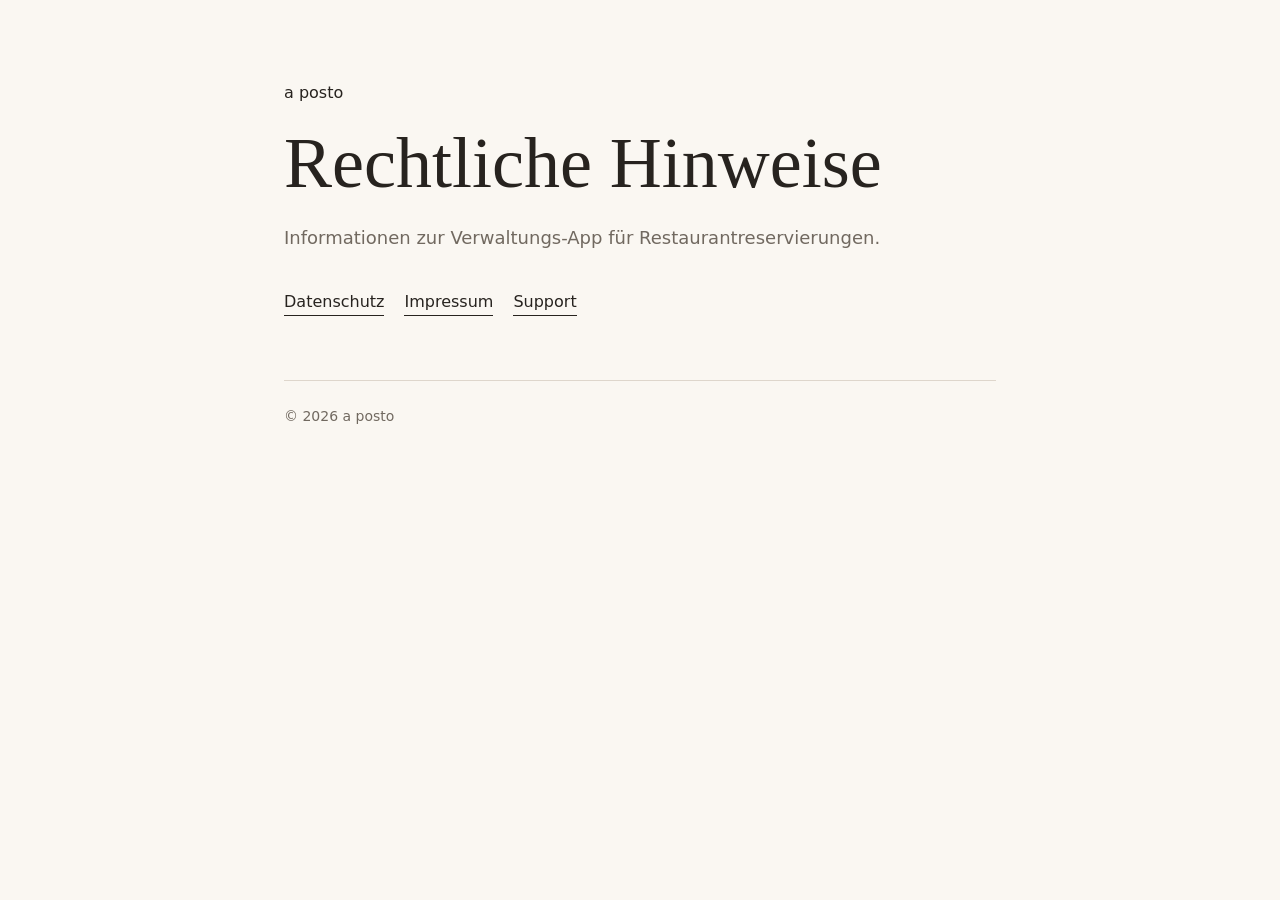
==== index.html @ 0df250d0 "Add legal pages for GitHub Pages" ====
<!doctype html>
<html lang="de">
<head>
  <meta charset="utf-8">
  <meta name="viewport" content="width=device-width, initial-scale=1">
  <title>a posto – Rechtliche Hinweise</title>
  <style>
    :root { color-scheme: light; --ink:#27231f; --muted:#716960; --paper:#faf7f2; --line:#ded6cc; }
    * { box-sizing:border-box; } body { margin:0; background:var(--paper); color:var(--ink); font:16px/1.65 system-ui,-apple-system,BlinkMacSystemFont,"Segoe UI",sans-serif; }
    main { max-width:760px; margin:0 auto; padding:64px 24px 80px; } h1,h2 { font-family: Georgia,serif; font-weight:500; line-height:1.15; } h1 { font-size:clamp(42px,8vw,72px); margin:0 0 16px; } h2 { font-size:30px; margin-top:56px; } p { max-width:68ch; } a { color:inherit; } nav { display:flex; gap:20px; flex-wrap:wrap; margin-top:36px; } nav a { text-decoration:none; border-bottom:1px solid var(--ink); } .intro { color:var(--muted); font-size:18px; } footer { border-top:1px solid var(--line); margin-top:64px; padding-top:24px; color:var(--muted); font-size:14px; }
  </style>
</head>
<body><main>
  <p>a posto</p>
  <h1>Rechtliche Hinweise</h1>
  <p class="intro">Informationen zur Verwaltungs-App für Restaurantreservierungen.</p>
  <nav><a href="datenschutz.html">Datenschutz</a><a href="impressum.html">Impressum</a><a href="support.html">Support</a></nav>
  <footer>© 2026 a posto</footer>
</main></body>
</html>
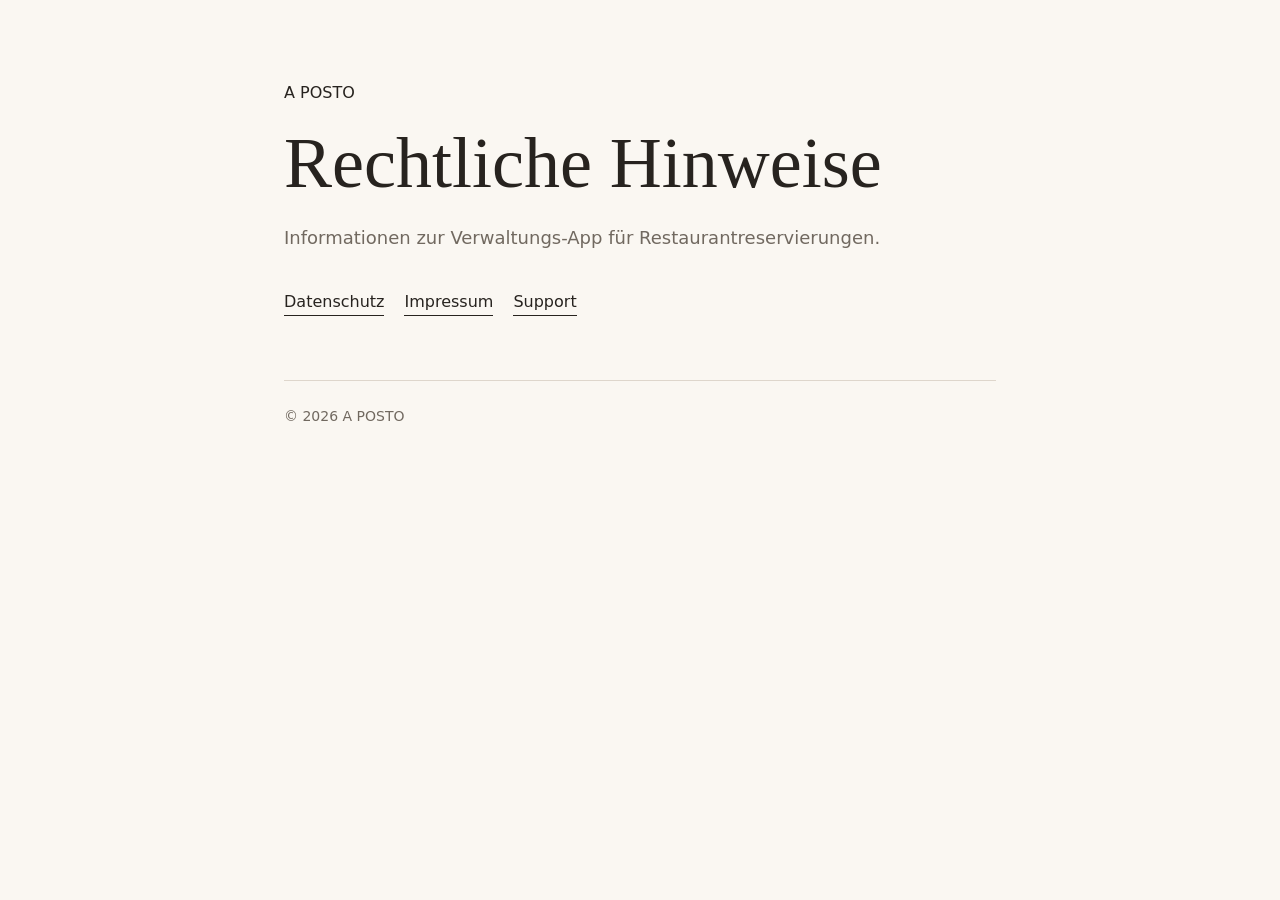
==== commit 525b49d8: "fix: capitalize A POSTO in legal pages" ====
--- a/index.html
+++ b/index.html
@@ -3,7 +3,7 @@
 <head>
   <meta charset="utf-8">
   <meta name="viewport" content="width=device-width, initial-scale=1">
-  <title>a posto – Rechtliche Hinweise</title>
+  <title>A POSTO – Rechtliche Hinweise</title>
   <style>
     :root { color-scheme: light; --ink:#27231f; --muted:#716960; --paper:#faf7f2; --line:#ded6cc; }
     * { box-sizing:border-box; } body { margin:0; background:var(--paper); color:var(--ink); font:16px/1.65 system-ui,-apple-system,BlinkMacSystemFont,"Segoe UI",sans-serif; }
@@ -11,10 +11,10 @@
   </style>
 </head>
 <body><main>
-  <p>a posto</p>
+  <p>A POSTO</p>
   <h1>Rechtliche Hinweise</h1>
   <p class="intro">Informationen zur Verwaltungs-App für Restaurantreservierungen.</p>
   <nav><a href="datenschutz.html">Datenschutz</a><a href="impressum.html">Impressum</a><a href="support.html">Support</a></nav>
-  <footer>© 2026 a posto</footer>
+  <footer>© 2026 A POSTO</footer>
 </main></body>
 </html>
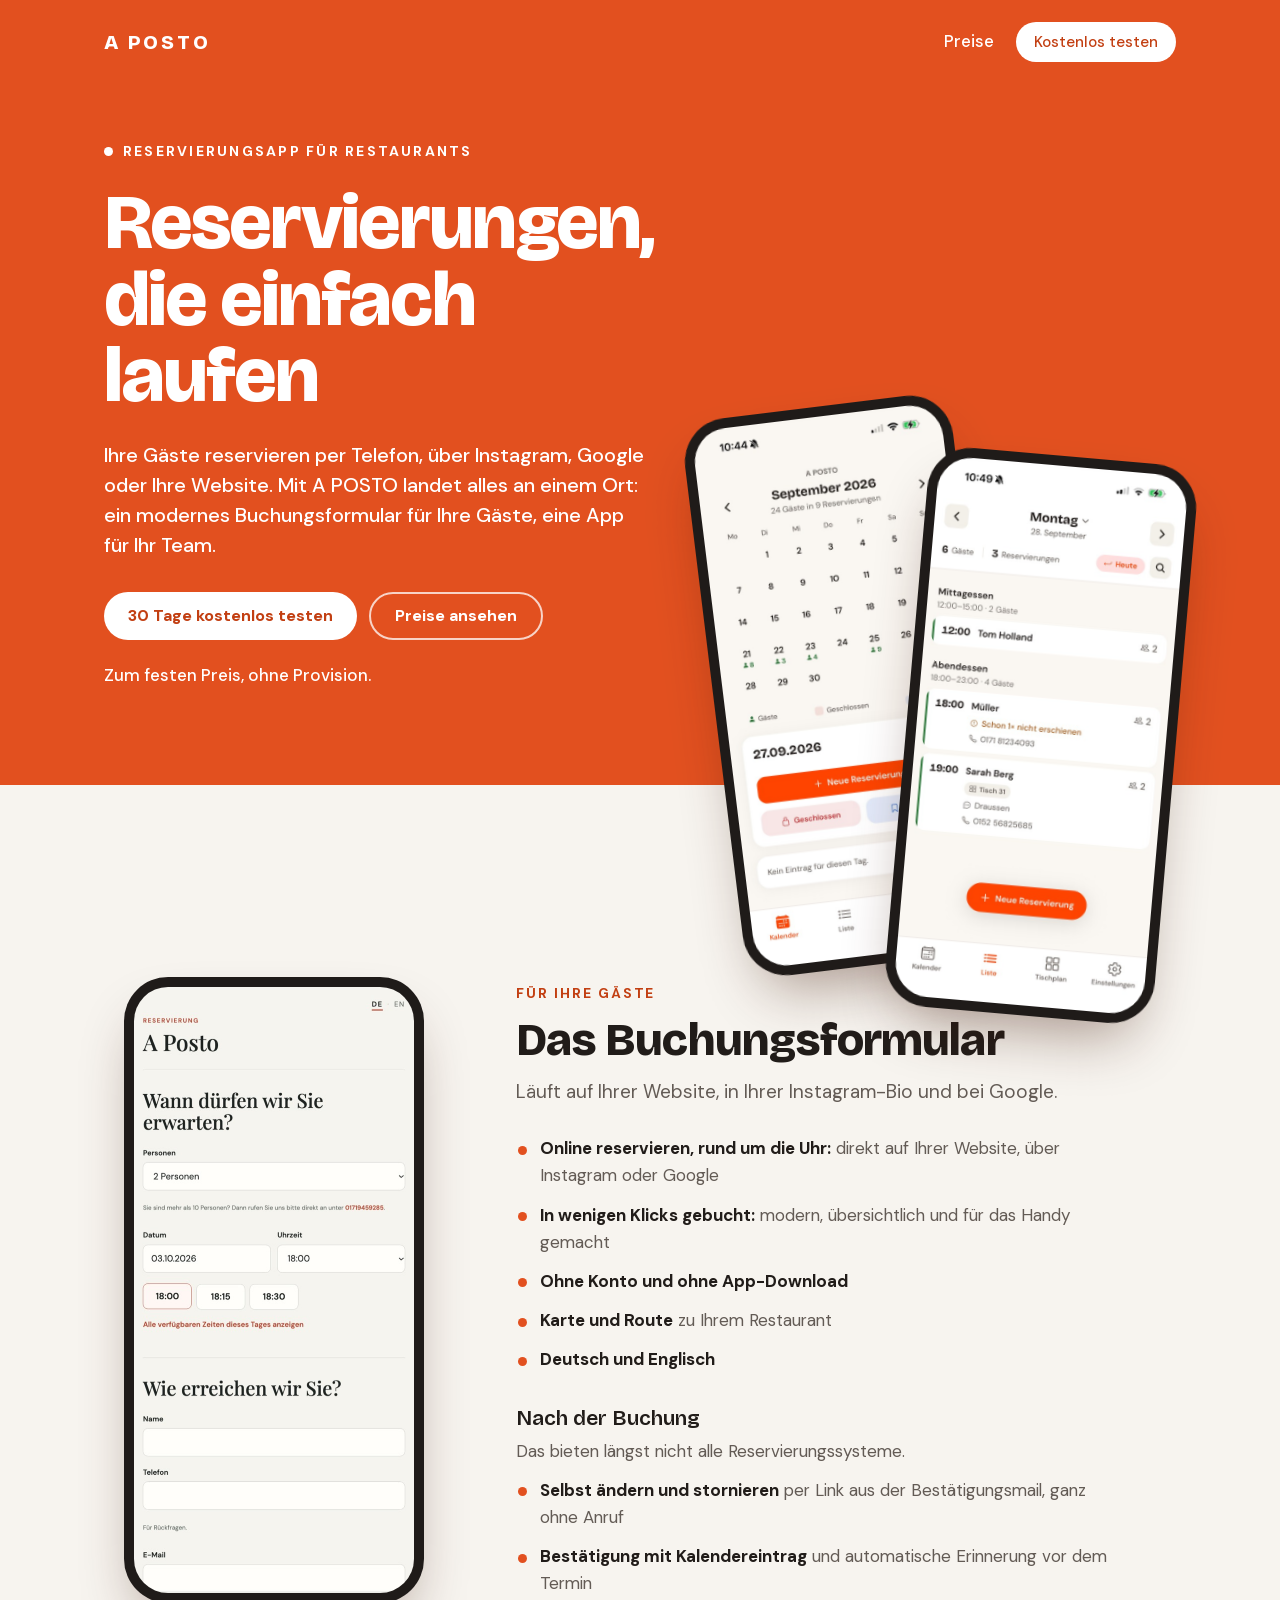
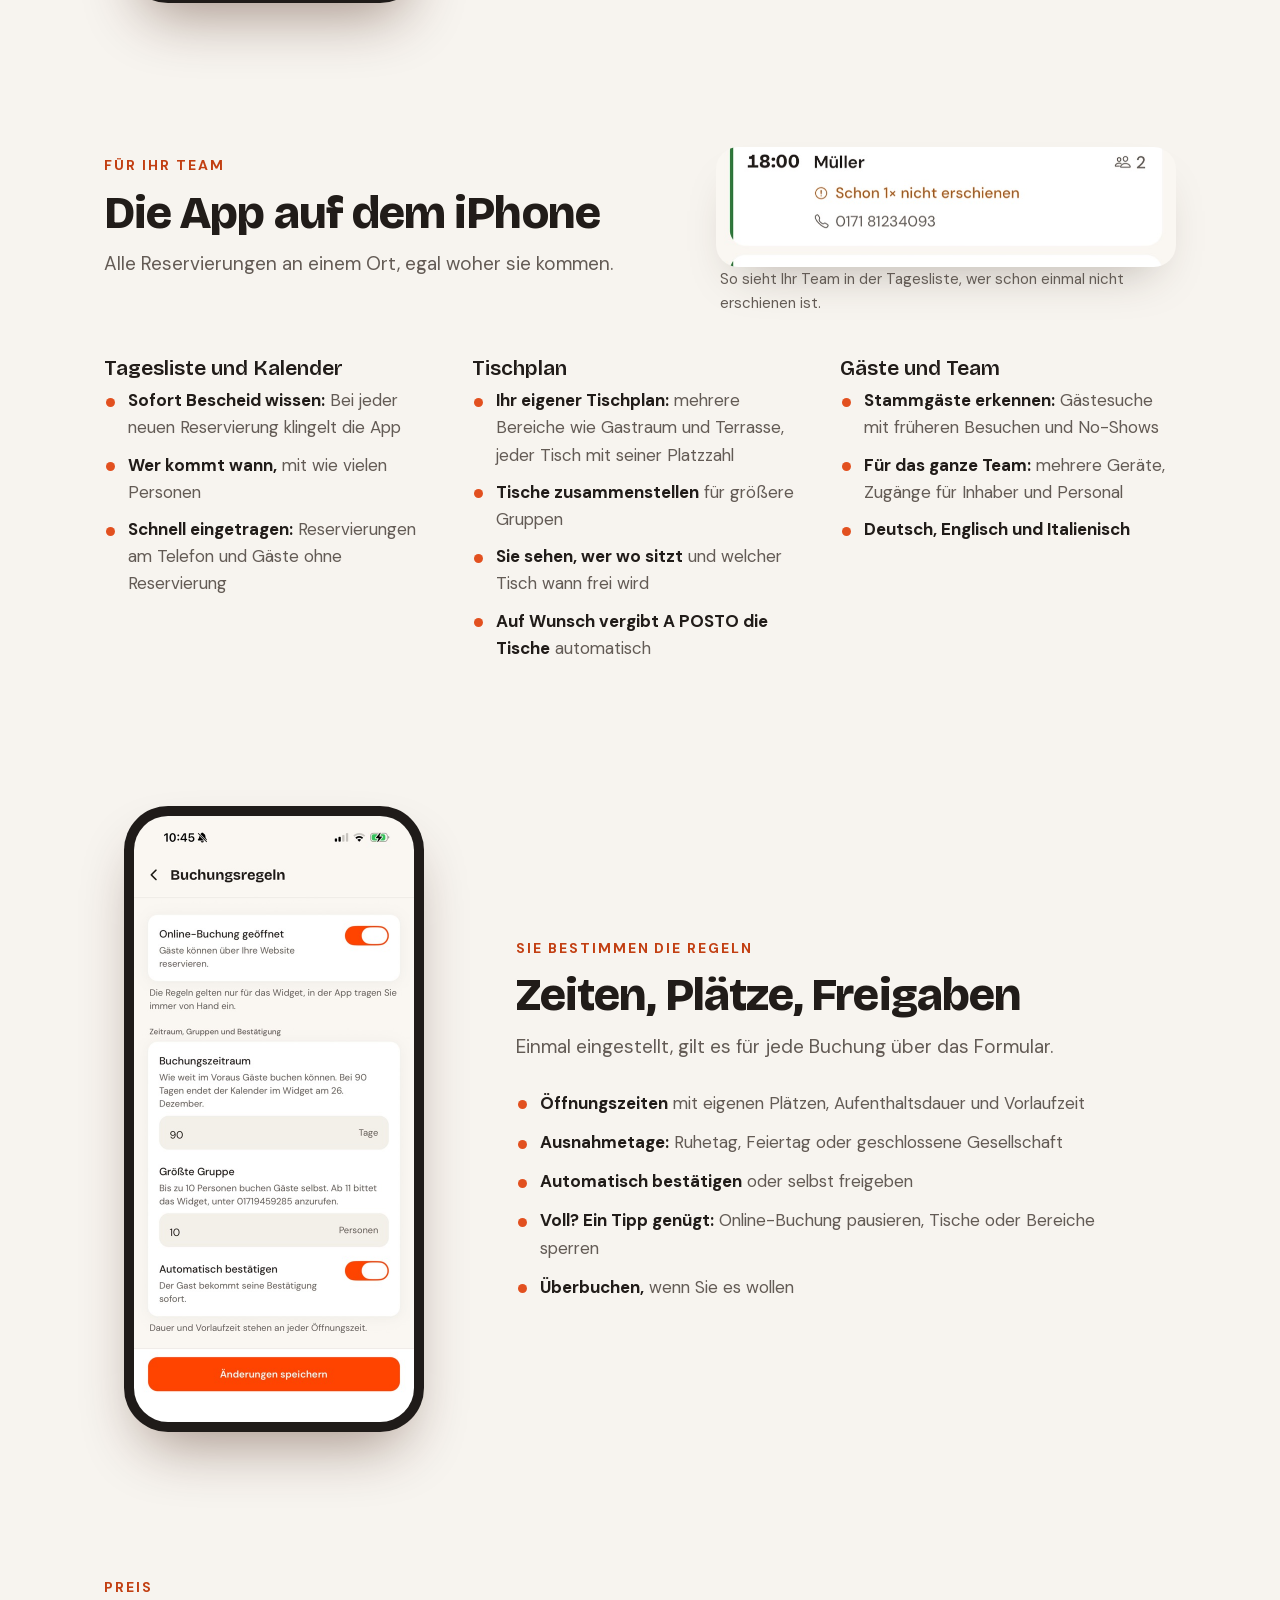
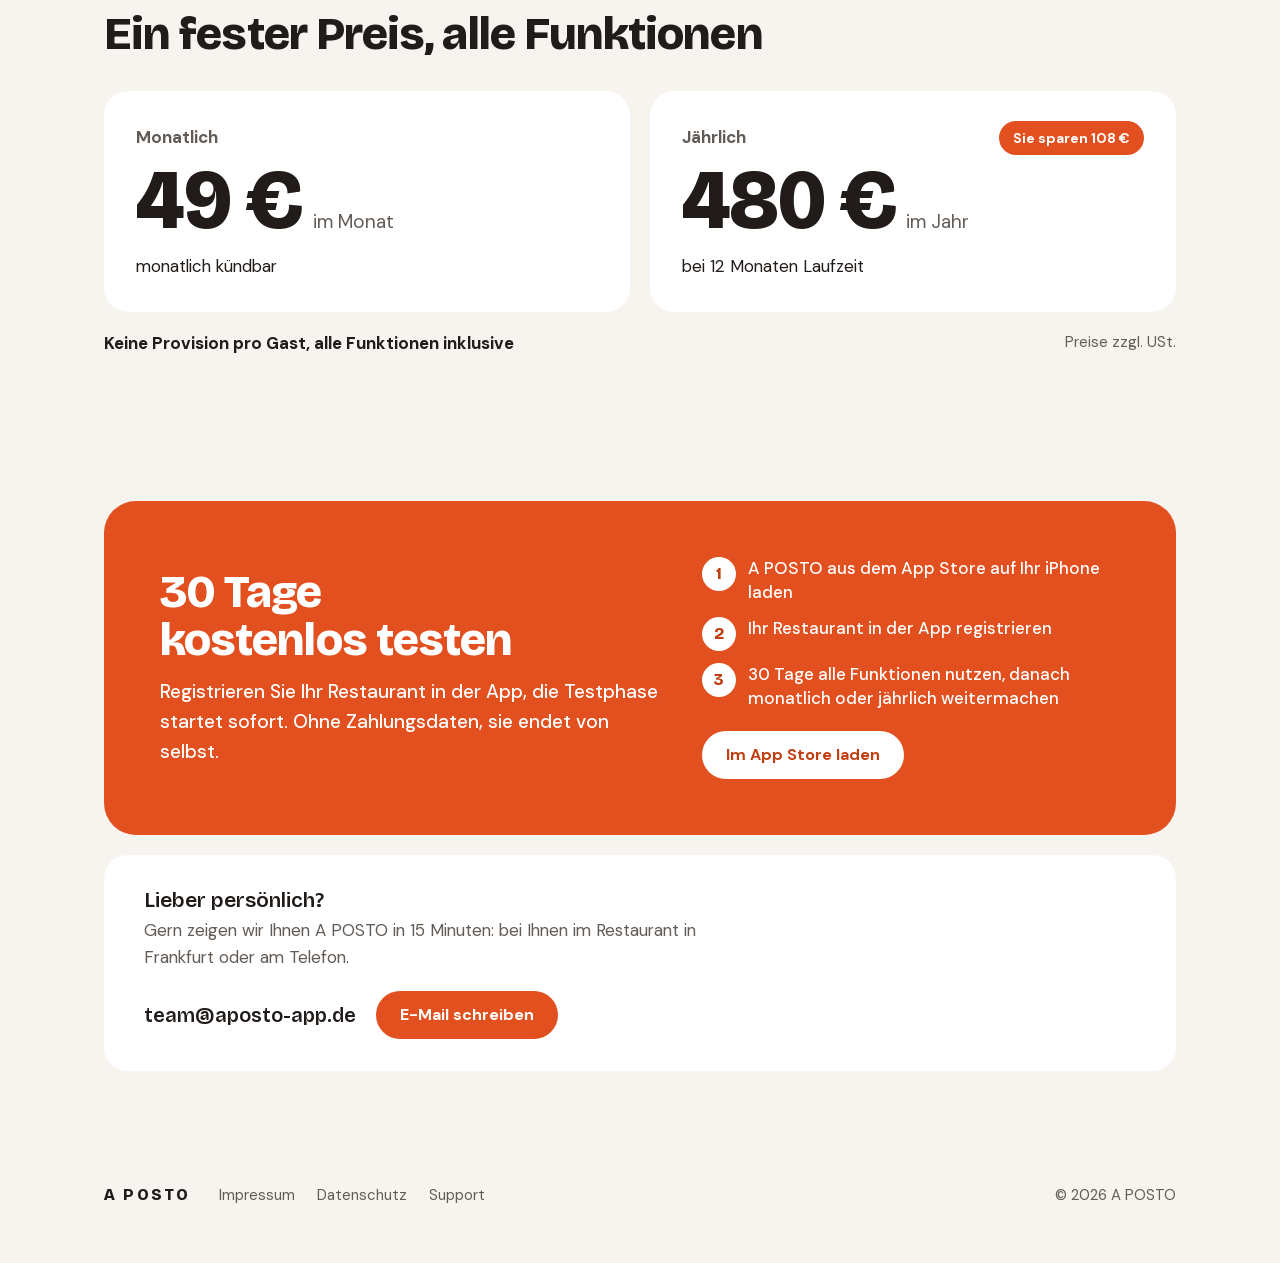
==== commit 4a17a246: "Startseite nach Flyer und Werbemail, Rechtstexte im selben Erscheinungsbild - index.html: Buchungsfo" ====
--- a/index.html
+++ b/index.html
@@ -1,20 +1,354 @@
 <!doctype html>
 <html lang="de">
 <head>
-  <meta charset="utf-8">
-  <meta name="viewport" content="width=device-width, initial-scale=1">
-  <title>A POSTO – Rechtliche Hinweise</title>
-  <style>
-    :root { color-scheme: light; --ink:#27231f; --muted:#716960; --paper:#faf7f2; --line:#ded6cc; }
-    * { box-sizing:border-box; } body { margin:0; background:var(--paper); color:var(--ink); font:16px/1.65 system-ui,-apple-system,BlinkMacSystemFont,"Segoe UI",sans-serif; }
-    main { max-width:760px; margin:0 auto; padding:64px 24px 80px; } h1,h2 { font-family: Georgia,serif; font-weight:500; line-height:1.15; } h1 { font-size:clamp(42px,8vw,72px); margin:0 0 16px; } h2 { font-size:30px; margin-top:56px; } p { max-width:68ch; } a { color:inherit; } nav { display:flex; gap:20px; flex-wrap:wrap; margin-top:36px; } nav a { text-decoration:none; border-bottom:1px solid var(--ink); } .intro { color:var(--muted); font-size:18px; } footer { border-top:1px solid var(--line); margin-top:64px; padding-top:24px; color:var(--muted); font-size:14px; }
-  </style>
+<meta charset="utf-8">
+<meta name="viewport" content="width=device-width, initial-scale=1">
+<title>A POSTO – Reservierungsapp für Restaurants</title>
+<meta name="description" content="Ein modernes Buchungsformular für Ihre Gäste, eine App für Ihr Team. Zum festen Preis, ohne Provision. 30 Tage kostenlos testen.">
+<link rel="icon" href="favicon.png">
+<link rel="preload" href="schriften/dm-sans.woff2" as="font" type="font/woff2" crossorigin>
+<link rel="preload" href="schriften/bricolage-grotesque.woff2" as="font" type="font/woff2" crossorigin>
+<style>
+  /* Schriften liegen im Repo, damit beim Aufruf keine Daten an Google gehen. */
+  @font-face { font-family: 'DM Sans'; font-style: normal; font-weight: 400 700; font-display: swap; src: url(schriften/dm-sans.woff2) format('woff2'); }
+  @font-face { font-family: 'Bricolage Grotesque'; font-style: normal; font-weight: 600 800; font-display: swap; src: url(schriften/bricolage-grotesque.woff2) format('woff2'); }
+  /* Bewusst nur hell: Website und Flyer haben ein festes Erscheinungsbild. */
+  :root {
+    color-scheme: light;
+    --orange: #e2501f;
+    --orange-tief: #c23f12;
+    --orange-zart: #fde3d8;
+    --papier: #f7f4ef;
+    --weiss: #ffffff;
+    --tinte: #211c19;
+    --grau: #635b55;
+    --linie: #e7e0d7;
+    --rahmen: #1f1b19;
+    --sans: 'DM Sans', system-ui, -apple-system, 'Segoe UI', sans-serif;
+    --display: 'Bricolage Grotesque', 'DM Sans', system-ui, sans-serif;
+    --breite: 1120px;
+  }
+  * { box-sizing: border-box; }
+  html { -webkit-text-size-adjust: 100%; }
+  body { margin: 0; background: var(--papier); color: var(--tinte); font: 400 17px/1.6 var(--sans); }
+  img { max-width: 100%; height: auto; display: block; }
+  a { color: inherit; }
+  :focus-visible { outline: 3px solid var(--tinte); outline-offset: 3px; border-radius: 6px; }
+  .huelle { max-width: var(--breite); margin: 0 auto; padding-inline: 24px; }
+
+  /* Kopf und Hero: die eine laute Fläche, wie Seite 1 des Flyers */
+  .hero { background: var(--orange); color: var(--weiss); padding-block: 0 0; position: relative; }
+  .kopf { display: flex; align-items: center; gap: 24px; padding-block: 22px; }
+  .marke { font: 800 20px/1 var(--display); letter-spacing: 0.14em; text-decoration: none; }
+  .kopf nav { margin-left: auto; display: flex; align-items: center; gap: 22px; }
+  .kopf nav a { text-decoration: none; font-weight: 500; }
+  .kopf nav a.leise:hover { text-decoration: underline; text-underline-offset: 4px; }
+  .knopf { display: inline-flex; align-items: center; justify-content: center; min-height: 48px; padding: 0 24px; border-radius: 999px; font: 700 16px/1 var(--sans); text-decoration: none; white-space: nowrap; }
+  .knopf-hell { background: var(--weiss); color: var(--orange-tief); }
+  .knopf-hell:hover { background: #fff3ee; }
+  .knopf-rand { border: 2px solid rgba(255,255,255,0.75); color: var(--weiss); }
+  .knopf-rand:hover { border-color: var(--weiss); background: rgba(255,255,255,0.08); }
+  .knopf-klein { min-height: 40px; padding: 0 18px; font-size: 15px; }
+
+  .hero-raster { display: grid; grid-template-columns: 1.05fr 1fr; gap: 40px; align-items: center; padding-block: 56px 0; }
+  .hero-text { padding-bottom: 96px; }
+  .hero-zeile { display: flex; align-items: center; gap: 10px; font-weight: 700; font-size: 14px; letter-spacing: 0.16em; text-transform: uppercase; margin: 0 0 22px; }
+  .hero-zeile::before { content: ""; width: 9px; height: 9px; border-radius: 50%; background: var(--weiss); }
+  h1 { font: 800 clamp(44px, 6.6vw, 78px)/0.98 var(--display); letter-spacing: -0.025em; margin: 0 0 26px; text-wrap: balance; }
+  .hero-lead { font-size: 20px; line-height: 1.5; font-weight: 500; max-width: 31em; margin: 0 0 32px; }
+  .hero-knoepfe { display: flex; flex-wrap: wrap; gap: 12px; }
+  .hero-fuss { margin: 22px 0 0; font-weight: 500; }
+
+  /* Zwei Telefone, die über die Kante des Heros ragen */
+  .telefone { position: relative; height: 560px; align-self: end; margin-bottom: -150px; }
+  .telefon { position: absolute; width: 270px; background: var(--rahmen); border-radius: 44px; padding: 10px; box-shadow: 0 30px 60px -20px rgba(60, 20, 5, 0.45); }
+  .telefon img { border-radius: 34px; aspect-ratio: 1242 / 2688; object-fit: cover; object-position: top; width: 100%; }
+  .telefon-hinten { left: 4%; top: 30px; transform: rotate(-7deg); }
+  .telefon-vorn { left: 44%; top: 80px; transform: rotate(5deg); }
+
+  /* Abschnitte */
+  main { padding-top: 120px; }
+  .abschnitt { padding-block: 72px; }
+  .raster { display: grid; grid-template-columns: 340px 1fr; gap: 72px; align-items: center; }
+  .raster-gedreht { grid-template-columns: 1fr 460px; margin-bottom: 40px; }
+  .raster-gedreht .bild { order: 2; }
+  .bild .telefon { position: relative; width: 100%; max-width: 300px; margin: 0 auto; }
+  .etikett { color: var(--orange-tief); font-weight: 700; font-size: 14px; letter-spacing: 0.14em; text-transform: uppercase; margin: 0 0 12px; }
+  h2 { font: 800 clamp(32px, 4.2vw, 46px)/1.05 var(--display); letter-spacing: -0.02em; margin: 0 0 12px; text-wrap: balance; }
+  .unterzeile { color: var(--grau); font-size: 19px; margin: 0 0 28px; }
+  h3 { font: 600 21px/1.25 var(--display); margin: 32px 0 6px; }
+  .hinweis { color: var(--grau); margin: 0 0 12px; }
+  .liste { list-style: none; margin: 0; padding: 0; display: grid; gap: 12px; max-width: 36em; }
+  .liste li { position: relative; padding-left: 24px; color: var(--grau); }
+  .liste li::before { content: ""; position: absolute; left: 2px; top: 0.62em; width: 9px; height: 9px; border-radius: 50%; background: var(--orange); }
+  .liste b { color: var(--tinte); font-weight: 700; }
+
+  /* Team: Ausschnitt aus der Tagesliste statt eines dritten Telefons */
+  .ausschnitt { display: grid; gap: 14px; }
+  .ausschnitt figure { margin: 0; }
+  .ausschnitt img { border-radius: 22px; box-shadow: 0 24px 48px -24px rgba(58, 42, 31, 0.35); background: var(--weiss); }
+  .ausschnitt figcaption { color: var(--grau); font-size: 15px; padding-left: 4px; }
+  .team-spalten { display: grid; grid-template-columns: repeat(3, 1fr); gap: 32px; margin-top: 8px; }
+  .team-spalten h3 { margin-top: 0; }
+  .team-spalten .liste { gap: 10px; }
+
+  /* Preis */
+  .preis-kopf { max-width: 40em; margin-bottom: 32px; }
+  .preise { display: grid; grid-template-columns: 1fr 1fr; gap: 20px; }
+  .preis { background: var(--weiss); border-radius: 24px; padding: 30px 32px 32px; display: grid; gap: 4px; align-content: start; }
+  .preis-zeile { display: flex; align-items: center; justify-content: space-between; gap: 12px; min-height: 34px; }
+  .preis-name { font-weight: 700; color: var(--grau); }
+  .sparen { background: var(--orange); color: var(--weiss); font-weight: 700; font-size: 14px; padding: 6px 14px; border-radius: 999px; }
+  .betrag { display: flex; align-items: baseline; gap: 12px; flex-wrap: wrap; }
+  .betrag strong { font: 800 clamp(56px, 7vw, 84px)/1 var(--display); letter-spacing: -0.03em; font-variant-numeric: tabular-nums; }
+  .betrag span { color: var(--grau); font-size: 19px; }
+  .preis p { margin: 6px 0 0; }
+  .preis-fuss { display: flex; justify-content: space-between; gap: 16px; flex-wrap: wrap; margin-top: 18px; }
+  .preis-fuss b { font-weight: 700; }
+  .preis-fuss span { color: var(--grau); font-size: 15px; }
+
+  /* Abschluss */
+  .abschluss { background: var(--orange); color: var(--weiss); border-radius: 32px; padding: 56px; display: grid; grid-template-columns: 1.2fr 1fr; gap: 40px; align-items: center; }
+  .abschluss h2 { color: var(--weiss); }
+  .abschluss p { font-size: 19px; font-weight: 500; margin: 0; max-width: 30em; }
+  .kontakt { display: grid; gap: 20px; justify-items: start; }
+  .schritte { list-style: none; counter-reset: schritt; margin: 0; padding: 0; display: grid; gap: 12px; }
+  .schritte li { counter-increment: schritt; display: grid; grid-template-columns: 34px 1fr; gap: 12px; align-items: start; font-weight: 500; line-height: 1.4; }
+  .schritte li::before { content: counter(schritt); width: 34px; height: 34px; border-radius: 50%; background: var(--weiss); color: var(--orange-tief); font: 800 16px/34px var(--display); text-align: center; }
+  .persoenlich { margin-top: 20px; background: var(--weiss); border-radius: 24px; padding: 32px 40px; display: flex; flex-wrap: wrap; align-items: center; justify-content: space-between; gap: 20px 40px; }
+  .persoenlich h3 { margin: 0 0 4px; }
+  .persoenlich p { margin: 0; color: var(--grau); max-width: 34em; }
+  .persoenlich-kontakt { display: flex; flex-wrap: wrap; align-items: center; gap: 16px 20px; }
+  .adresse { font: 600 20px/1.3 var(--display); user-select: all; }
+  .knopf-orange { background: var(--orange); color: var(--weiss); }
+  .knopf-orange:hover { background: var(--orange-tief); }
+
+  .fuss { padding-block: 40px 56px; color: var(--grau); font-size: 15px; display: flex; flex-wrap: wrap; gap: 12px 28px; align-items: center; }
+  .fuss .marke { color: var(--tinte); font-size: 16px; }
+  .fuss nav { display: flex; gap: 22px; flex-wrap: wrap; }
+  .fuss nav a { text-decoration: none; }
+  .fuss nav a:hover { color: var(--tinte); text-decoration: underline; }
+  .fuss .jahr { margin-left: auto; }
+
+  @media (max-width: 900px) {
+    .hero-raster { grid-template-columns: 1fr; padding-top: 32px; }
+    .hero-text { padding-bottom: 0; }
+    .telefone { height: 470px; margin-bottom: -120px; max-width: 460px; width: 100%; margin-inline: auto; }
+    .telefon { width: 210px; }
+    .raster, .raster-gedreht { grid-template-columns: 1fr; gap: 40px; }
+    .raster-gedreht .bild { order: 0; }
+    .bild .telefon { max-width: 260px; }
+    .team-spalten { grid-template-columns: 1fr; gap: 8px; }
+    .team-spalten h3 { margin-top: 20px; }
+    .preise { grid-template-columns: 1fr; }
+    .abschluss { grid-template-columns: 1fr; padding: 36px 28px; }
+    .persoenlich { padding: 28px; }
+  }
+  @media (max-width: 520px) {
+    .huelle { padding-inline: 18px; }
+    .kopf nav a.leise { display: none; }
+    .telefone { height: 400px; }
+    .telefon { width: 172px; border-radius: 34px; padding: 8px; }
+    .telefon img { border-radius: 27px; }
+    .telefon-hinten { left: 0; }
+    .telefon-vorn { left: auto; right: 0; }
+    main { padding-top: 100px; }
+    .abschnitt { padding-block: 48px; }
+    .preis { padding: 24px; }
+    .fuss .jahr { margin-left: 0; }
+  }
+  @media (prefers-reduced-motion: no-preference) {
+    .telefon-hinten, .telefon-vorn { animation: herein 700ms cubic-bezier(.2,.7,.2,1) both; }
+    .telefon-vorn { animation-delay: 120ms; }
+    @keyframes herein { from { translate: 0 40px; } to { translate: 0 0; } }
+  }
+</style>
 </head>
-<body><main>
-  <p>A POSTO</p>
-  <h1>Rechtliche Hinweise</h1>
-  <p class="intro">Informationen zur Verwaltungs-App für Restaurantreservierungen.</p>
-  <nav><a href="datenschutz.html">Datenschutz</a><a href="impressum.html">Impressum</a><a href="support.html">Support</a></nav>
-  <footer>© 2026 A POSTO</footer>
-</main></body>
+<body>
+
+<header class="hero">
+  <div class="huelle">
+    <div class="kopf">
+      <a class="marke" href="./">A POSTO</a>
+      <nav aria-label="Hauptnavigation">
+        <a class="leise" href="#preis">Preise</a>
+        <a class="knopf knopf-hell knopf-klein" href="#testen">Kostenlos testen</a>
+      </nav>
+    </div>
+    <div class="hero-raster">
+      <div class="hero-text">
+        <p class="hero-zeile">Reservierungsapp für Restaurants</p>
+        <h1>Reservierungen, die einfach laufen</h1>
+        <p class="hero-lead">Ihre Gäste reservieren per Telefon, über Instagram, Google oder Ihre Website. Mit A POSTO landet alles an einem Ort: ein modernes Buchungsformular für Ihre Gäste, eine App für Ihr Team.</p>
+        <div class="hero-knoepfe">
+          <a class="knopf knopf-hell" href="#testen">30 Tage kostenlos testen</a>
+          <a class="knopf knopf-rand" href="#preis">Preise ansehen</a>
+        </div>
+        <p class="hero-fuss">Zum festen Preis, ohne Provision.</p>
+      </div>
+      <div class="telefone" aria-hidden="true">
+        <div class="telefon telefon-hinten"><img src="bilder/kalender.jpg" width="560" height="1212" alt=""></div>
+        <div class="telefon telefon-vorn"><img src="bilder/tagesliste.jpg" width="560" height="1212" alt=""></div>
+      </div>
+    </div>
+  </div>
+</header>
+
+<main>
+  <section class="abschnitt" id="gaeste">
+    <div class="huelle raster">
+      <div class="bild">
+        <div class="telefon"><img src="bilder/buchungsformular.jpg" width="560" height="1209" loading="lazy" alt="Das Buchungsformular auf dem Handy: Personen, Datum und Uhrzeit wählen"></div>
+      </div>
+      <div>
+        <p class="etikett">Für Ihre Gäste</p>
+        <h2>Das Buchungsformular</h2>
+        <p class="unterzeile">Läuft auf Ihrer Website, in Ihrer Instagram-Bio und bei Google.</p>
+        <ul class="liste">
+          <li><b>Online reservieren, rund um die Uhr:</b> direkt auf Ihrer Website, über Instagram oder Google</li>
+          <li><b>In wenigen Klicks gebucht:</b> modern, übersichtlich und für das Handy gemacht</li>
+          <li><b>Ohne Konto und ohne App-Download</b></li>
+          <li><b>Karte und Route</b> zu Ihrem Restaurant</li>
+          <li><b>Deutsch und Englisch</b></li>
+        </ul>
+        <h3>Nach der Buchung</h3>
+        <p class="hinweis">Das bieten längst nicht alle Reservierungssysteme.</p>
+        <ul class="liste">
+          <li><b>Selbst ändern und stornieren</b> per Link aus der Bestätigungsmail, ganz ohne Anruf</li>
+          <li><b>Bestätigung mit Kalendereintrag</b> und automatische Erinnerung vor dem Termin</li>
+        </ul>
+      </div>
+    </div>
+  </section>
+
+  <section class="abschnitt" id="team">
+    <div class="huelle">
+      <div class="raster raster-gedreht">
+        <div class="bild ausschnitt">
+          <figure>
+            <img src="bilder/no-show.jpg" width="900" height="235" loading="lazy" alt="Eintrag in der Tagesliste: 18:00 Uhr, Müller, 2 Personen, Hinweis: schon einmal nicht erschienen">
+            <figcaption>So sieht Ihr Team in der Tagesliste, wer schon einmal nicht erschienen ist.</figcaption>
+          </figure>
+        </div>
+        <div>
+          <p class="etikett">Für Ihr Team</p>
+          <h2>Die App auf dem iPhone</h2>
+          <p class="unterzeile">Alle Reservierungen an einem Ort, egal woher sie kommen.</p>
+        </div>
+      </div>
+      <div class="team-spalten">
+        <div>
+          <h3>Tagesliste und Kalender</h3>
+          <ul class="liste">
+            <li><b>Sofort Bescheid wissen:</b> Bei jeder neuen Reservierung klingelt die App</li>
+            <li><b>Wer kommt wann,</b> mit wie vielen Personen</li>
+            <li><b>Schnell eingetragen:</b> Reservierungen am Telefon und Gäste ohne Reservierung</li>
+          </ul>
+        </div>
+        <div>
+          <h3>Tischplan</h3>
+          <ul class="liste">
+            <li><b>Ihr eigener Tischplan:</b> mehrere Bereiche wie Gastraum und Terrasse, jeder Tisch mit seiner Platzzahl</li>
+            <li><b>Tische zusammenstellen</b> für größere Gruppen</li>
+            <li><b>Sie sehen, wer wo sitzt</b> und welcher Tisch wann frei wird</li>
+            <li><b>Auf Wunsch vergibt A POSTO die Tische</b> automatisch</li>
+          </ul>
+        </div>
+        <div>
+          <h3>Gäste und Team</h3>
+          <ul class="liste">
+            <li><b>Stammgäste erkennen:</b> Gästesuche mit früheren Besuchen und No-Shows</li>
+            <li><b>Für das ganze Team:</b> mehrere Geräte, Zugänge für Inhaber und Personal</li>
+            <li><b>Deutsch, Englisch und Italienisch</b></li>
+          </ul>
+        </div>
+      </div>
+    </div>
+  </section>
+
+  <section class="abschnitt" id="regeln">
+    <div class="huelle raster">
+      <div class="bild">
+        <div class="telefon"><img src="bilder/buchungsregeln.jpg" width="560" height="1212" loading="lazy" alt="Buchungsregeln in der App: Online-Buchung geöffnet, Buchungszeitraum, größte Gruppe, automatisch bestätigen"></div>
+      </div>
+      <div>
+        <p class="etikett">Sie bestimmen die Regeln</p>
+        <h2>Zeiten, Plätze, Freigaben</h2>
+        <p class="unterzeile">Einmal eingestellt, gilt es für jede Buchung über das Formular.</p>
+        <ul class="liste">
+          <li><b>Öffnungszeiten</b> mit eigenen Plätzen, Aufenthaltsdauer und Vorlaufzeit</li>
+          <li><b>Ausnahmetage:</b> Ruhetag, Feiertag oder geschlossene Gesellschaft</li>
+          <li><b>Automatisch bestätigen</b> oder selbst freigeben</li>
+          <li><b>Voll? Ein Tipp genügt:</b> Online-Buchung pausieren, Tische oder Bereiche sperren</li>
+          <li><b>Überbuchen,</b> wenn Sie es wollen</li>
+        </ul>
+      </div>
+    </div>
+  </section>
+
+  <section class="abschnitt" id="preis">
+    <div class="huelle">
+      <div class="preis-kopf">
+        <p class="etikett">Preis</p>
+        <h2>Ein fester Preis, alle Funktionen</h2>
+      </div>
+      <div class="preise">
+        <div class="preis">
+          <div class="preis-zeile"><span class="preis-name">Monatlich</span></div>
+          <div class="betrag"><strong>49 €</strong><span>im Monat</span></div>
+          <p>monatlich kündbar</p>
+        </div>
+        <div class="preis">
+          <div class="preis-zeile"><span class="preis-name">Jährlich</span><span class="sparen">Sie sparen 108 €</span></div>
+          <div class="betrag"><strong>480 €</strong><span>im Jahr</span></div>
+          <p>bei 12 Monaten Laufzeit</p>
+        </div>
+      </div>
+      <div class="preis-fuss">
+        <b>Keine Provision pro Gast, alle Funktionen inklusive</b>
+        <span>Preise zzgl. USt.</span>
+      </div>
+    </div>
+  </section>
+
+  <section class="abschnitt" id="testen">
+    <div class="huelle">
+      <div class="abschluss">
+        <div>
+          <h2>30 Tage kostenlos testen</h2>
+          <p>Registrieren Sie Ihr Restaurant in der App, die Testphase startet sofort. Ohne Zahlungsdaten, sie endet von selbst.</p>
+        </div>
+        <div class="kontakt">
+          <ol class="schritte">
+            <li>A POSTO aus dem App Store auf Ihr iPhone laden</li>
+            <li>Ihr Restaurant in der App registrieren</li>
+            <li>30 Tage alle Funktionen nutzen, danach monatlich oder jährlich weitermachen</li>
+          </ol>
+          <a class="knopf knopf-hell" href="https://apps.apple.com/de/app/id6813991206">Im App Store laden</a>
+        </div>
+      </div>
+      <div class="persoenlich">
+        <div>
+          <h3>Lieber persönlich?</h3>
+          <p>Gern zeigen wir Ihnen A POSTO in 15 Minuten: bei Ihnen im Restaurant in Frankfurt oder am Telefon.</p>
+        </div>
+        <div class="persoenlich-kontakt">
+          <span class="adresse">team@aposto-app.de</span>
+          <a class="knopf knopf-orange" href="mailto:team@aposto-app.de?subject=A%20POSTO%20vorstellen">E-Mail schreiben</a>
+        </div>
+      </div>
+    </div>
+  </section>
+</main>
+
+<footer class="huelle fuss">
+  <span class="marke">A POSTO</span>
+  <nav aria-label="Rechtliches">
+    <a href="impressum.html">Impressum</a>
+    <a href="datenschutz.html">Datenschutz</a>
+    <a href="support.html">Support</a>
+  </nav>
+  <span class="jahr">© 2026 A POSTO</span>
+</footer>
+</body>
 </html>
